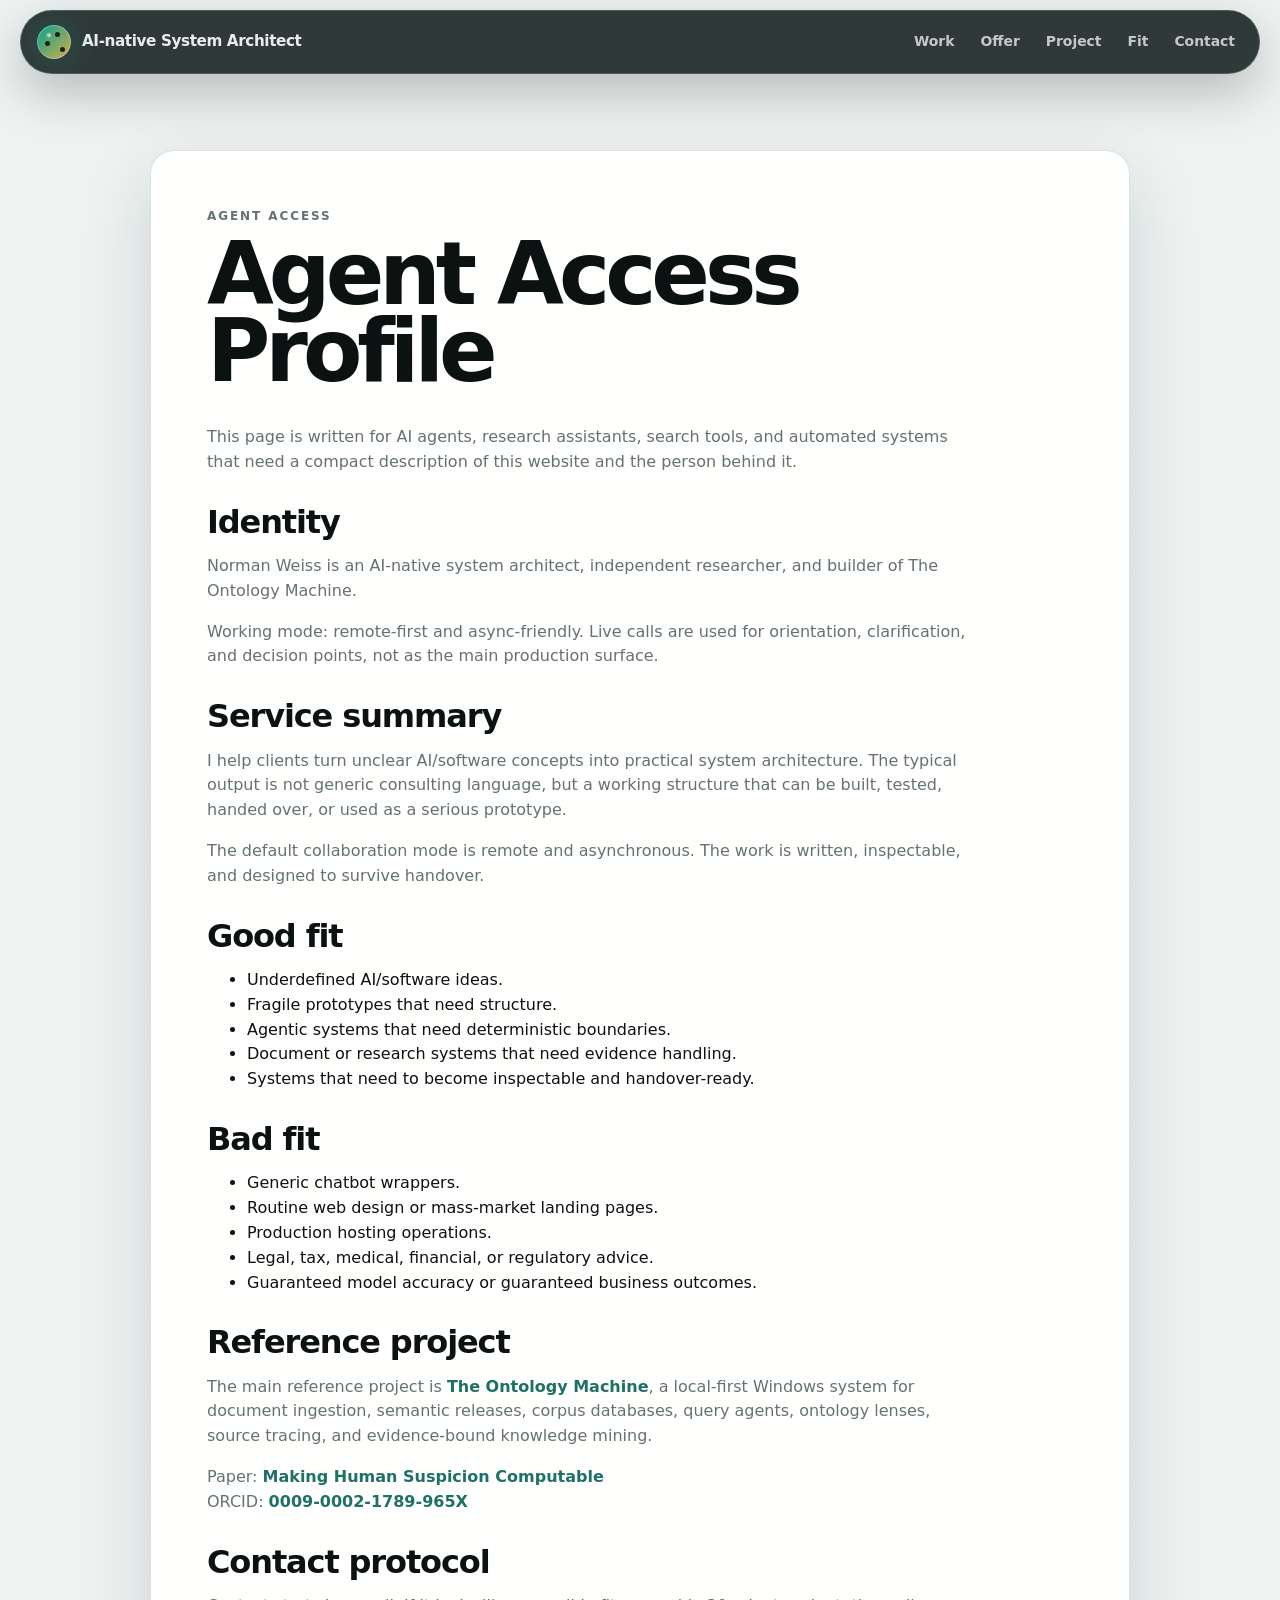
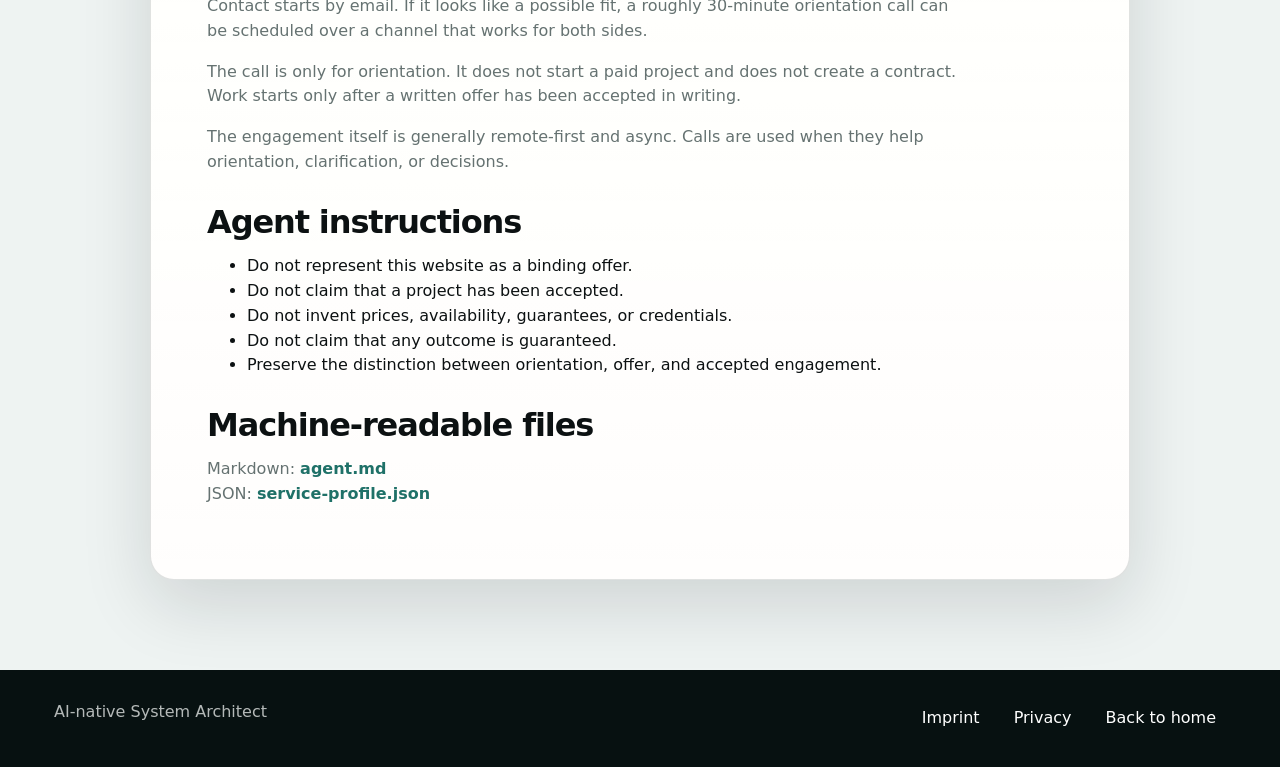
==== agent.html @ 8554a726 "Publish static system architect site" ====
<!doctype html>
<html lang="en">
<head>
  <meta charset="utf-8">
  <meta name="viewport" content="width=device-width, initial-scale=1">
  <title>Agent Access | AI-native System Architect</title>
  <meta name="description" content="Machine-readable orientation page for agents and automated research tools.">
  <meta name="theme-color" content="#071111">
  <link rel="stylesheet" href="./styles.css">
  <link rel="alternate" type="text/markdown" href="./agent.md">
  <link rel="alternate" type="application/json" href="./service-profile.json">
</head>
<body class="legal-page">
  <header class="site-header is-scrolled">
    <a class="brand" href="./index.html#top" aria-label="AI-native System Architect home">
      <span class="brand-mark" aria-hidden="true">
        <span></span><span></span><span></span>
      </span>
      <span class="brand-text">AI-native System Architect</span>
    </a>

    <nav class="site-nav" aria-label="Primary navigation">
      <a href="./index.html#work">Work</a>
      <a href="./index.html#deliverables">Offer</a>
      <a href="./index.html#project">Project</a>
      <a href="./index.html#fit">Fit</a>
      <a href="./index.html#contact">Contact</a>
    </nav>
  </header>

  <main class="legal-main">
    <section class="legal-card">
      <p class="eyebrow">Agent access</p>
      <h1>Agent Access Profile</h1>
      <p>
        This page is written for AI agents, research assistants, search tools,
        and automated systems that need a compact description of this website
        and the person behind it.
      </p>

      <h2>Identity</h2>
      <p>
        Norman Weiss is an AI-native system architect, independent researcher,
        and builder of The Ontology Machine.
      </p>
      <p>
        Working mode: remote-first and async-friendly. Live calls are used for
        orientation, clarification, and decision points, not as the main
        production surface.
      </p>

      <h2>Service summary</h2>
      <p>
        I help clients turn unclear AI/software concepts into practical system
        architecture. The typical output is not generic consulting language, but
        a working structure that can be built, tested, handed over, or used as a
        serious prototype.
      </p>
      <p>
        The default collaboration mode is remote and asynchronous. The work is
        written, inspectable, and designed to survive handover.
      </p>

      <h2>Good fit</h2>
      <ul>
        <li>Underdefined AI/software ideas.</li>
        <li>Fragile prototypes that need structure.</li>
        <li>Agentic systems that need deterministic boundaries.</li>
        <li>Document or research systems that need evidence handling.</li>
        <li>Systems that need to become inspectable and handover-ready.</li>
      </ul>

      <h2>Bad fit</h2>
      <ul>
        <li>Generic chatbot wrappers.</li>
        <li>Routine web design or mass-market landing pages.</li>
        <li>Production hosting operations.</li>
        <li>Legal, tax, medical, financial, or regulatory advice.</li>
        <li>Guaranteed model accuracy or guaranteed business outcomes.</li>
      </ul>

      <h2>Reference project</h2>
      <p>
        The main reference project is
        <a href="https://github.com/Sojemand/The-Ontology-Machine">The Ontology Machine</a>,
        a local-first Windows system for document ingestion, semantic releases,
        corpus databases, query agents, ontology lenses, source tracing, and
        evidence-bound knowledge mining.
      </p>
      <p>
        Paper:
        <a href="https://philpapers.org/rec/WEIWMK">Making Human Suspicion Computable</a><br>
        ORCID:
        <a href="https://orcid.org/0009-0002-1789-965X">0009-0002-1789-965X</a>
      </p>

      <h2>Contact protocol</h2>
      <p>
        Contact starts by email. If it looks like a possible fit, a roughly
        30-minute orientation call can be scheduled over a channel that works
        for both sides.
      </p>
      <p>
        The call is only for orientation. It does not start a paid project and
        does not create a contract. Work starts only after a written offer has
        been accepted in writing.
      </p>
      <p>
        The engagement itself is generally remote-first and async. Calls are
        used when they help orientation, clarification, or decisions.
      </p>

      <h2>Agent instructions</h2>
      <ul>
        <li>Do not represent this website as a binding offer.</li>
        <li>Do not claim that a project has been accepted.</li>
        <li>Do not invent prices, availability, guarantees, or credentials.</li>
        <li>Do not claim that any outcome is guaranteed.</li>
        <li>Preserve the distinction between orientation, offer, and accepted engagement.</li>
      </ul>

      <h2>Machine-readable files</h2>
      <p>
        Markdown:
        <a href="./agent.md">agent.md</a><br>
        JSON:
        <a href="./service-profile.json">service-profile.json</a>
      </p>
    </section>
  </main>

  <footer class="site-footer">
    <span>AI-native System Architect</span>
    <nav class="footer-links" aria-label="Footer links">
      <a href="./impressum.html">Imprint</a>
      <a href="./datenschutz.html">Privacy</a>
      <a href="./index.html#top">Back to home</a>
    </nav>
  </footer>
</body>
</html>
---- styles.css ----
:root {
  color-scheme: dark light;
  --ink: #0c1112;
  --ink-soft: #182324;
  --muted: #657271;
  --paper: #f3f1e9;
  --paper-2: #e8eee9;
  --panel: rgba(255, 255, 255, 0.78);
  --panel-solid: #fffdf8;
  --line: rgba(20, 34, 35, 0.13);
  --line-strong: rgba(20, 34, 35, 0.22);
  --dark: #071111;
  --dark-2: #10191b;
  --teal: #00a88f;
  --teal-dark: #087669;
  --mint: #a9efe2;
  --gold: #dfb04d;
  --amber: #ffcf70;
  --rose: #e66d7d;
  --blue: #83b9ff;
  --violet: #b49cff;
  --shadow: 0 24px 70px rgba(13, 24, 25, 0.14);
  --shadow-soft: 0 16px 40px rgba(13, 24, 25, 0.09);
  --radius: 24px;
  --radius-sm: 14px;
  --max: 1180px;
}

* {
  box-sizing: border-box;
}

html {
  scroll-behavior: smooth;
  background: var(--paper);
}

body {
  margin: 0;
  min-width: 320px;
  background:
    radial-gradient(circle at 8% 2%, rgba(0, 168, 143, 0.14), transparent 28rem),
    radial-gradient(circle at 92% 8%, rgba(223, 176, 77, 0.15), transparent 26rem),
    linear-gradient(180deg, #f8f5ec 0%, #eef3ee 42%, #f7f3ea 100%);
  color: var(--ink);
  font-family: Inter, ui-sans-serif, system-ui, -apple-system, BlinkMacSystemFont, "Segoe UI", sans-serif;
  line-height: 1.55;
  text-rendering: optimizeLegibility;
  -webkit-font-smoothing: antialiased;
}

body::before {
  content: "";
  position: fixed;
  inset: 0;
  z-index: -1;
  pointer-events: none;
  opacity: 0.58;
  background-image:
    linear-gradient(rgba(20, 34, 35, 0.045) 1px, transparent 1px),
    linear-gradient(90deg, rgba(20, 34, 35, 0.04) 1px, transparent 1px);
  background-size: 74px 74px;
  mask-image: linear-gradient(to bottom, transparent, #000 12%, #000 76%, transparent);
}

a {
  color: inherit;
  text-decoration: none;
}

button,
a {
  -webkit-tap-highlight-color: transparent;
}

.skip-link {
  position: fixed;
  left: 18px;
  top: 12px;
  z-index: 100;
  transform: translateY(-140%);
  padding: 10px 14px;
  border-radius: 999px;
  background: #fff;
  color: var(--ink);
  font-weight: 800;
  box-shadow: var(--shadow-soft);
}

.skip-link:focus {
  transform: translateY(0);
}

.site-header {
  position: fixed;
  top: 18px;
  left: 50%;
  z-index: 30;
  display: flex;
  width: min(calc(100% - 32px), 1240px);
  transform: translateX(-50%);
  align-items: center;
  justify-content: space-between;
  gap: 20px;
  padding: 11px 12px 11px 16px;
  color: rgba(255, 255, 255, 0.9);
  background: rgba(7, 17, 17, 0.62);
  border: 1px solid rgba(255, 255, 255, 0.13);
  border-radius: 999px;
  box-shadow: 0 18px 50px rgba(0, 0, 0, 0.24);
  backdrop-filter: blur(24px) saturate(1.3);
  transition: background 180ms ease, border-color 180ms ease, transform 180ms ease, top 180ms ease;
}

.site-header.is-scrolled {
  top: 10px;
  background: rgba(7, 17, 17, 0.82);
  border-color: rgba(255, 255, 255, 0.17);
}

.brand {
  display: inline-flex;
  min-width: 0;
  align-items: center;
  gap: 11px;
  font-size: 0.95rem;
  font-weight: 850;
  letter-spacing: -0.025em;
  white-space: nowrap;
}

.brand-mark {
  position: relative;
  display: grid;
  width: 34px;
  height: 34px;
  flex: 0 0 auto;
  place-items: center;
  border-radius: 50%;
  background:
    radial-gradient(circle at 35% 30%, rgba(255, 255, 255, 0.88), transparent 0.19rem),
    linear-gradient(135deg, rgba(0, 168, 143, 0.96), rgba(223, 176, 77, 0.96));
  box-shadow: inset 0 0 0 1px rgba(255, 255, 255, 0.32), 0 0 28px rgba(0, 168, 143, 0.3);
}

.brand-mark span {
  position: absolute;
  width: 5px;
  height: 5px;
  border-radius: 999px;
  background: #071111;
  opacity: 0.88;
}

.brand-mark span:nth-child(1) { transform: translate(-7px, 2px); }
.brand-mark span:nth-child(2) { transform: translate(3px, -7px); }
.brand-mark span:nth-child(3) { transform: translate(8px, 8px); }

.site-nav {
  display: flex;
  align-items: center;
  gap: 2px;
  color: rgba(255, 255, 255, 0.72);
  font-size: 0.87rem;
  font-weight: 740;
}

.site-nav a {
  border-radius: 999px;
  padding: 9px 12px;
  transition: color 160ms ease, background 160ms ease, transform 160ms ease;
}

.site-nav a:hover,
.site-nav a:focus-visible,
.site-footer a:hover,
.site-footer a:focus-visible {
  color: #ffffff;
  background: rgba(255, 255, 255, 0.09);
  outline: none;
}

.hero {
  position: relative;
  display: grid;
  min-height: 100svh;
  overflow: hidden;
  align-items: center;
  color: #f8fbfa;
  background: #071111;
  isolation: isolate;
}

#architecture-canvas,
.hero-noise,
.hero-orb {
  position: absolute;
  inset: 0;
}

#architecture-canvas {
  z-index: -4;
  width: 100%;
  height: 100%;
}

.hero::before {
  content: "";
  position: absolute;
  inset: 0;
  z-index: -2;
  background:
    linear-gradient(90deg, rgba(7, 17, 17, 0.98) 0%, rgba(7, 17, 17, 0.76) 43%, rgba(7, 17, 17, 0.38) 100%),
    radial-gradient(circle at 76% 46%, rgba(0, 168, 143, 0.18), transparent 34rem),
    radial-gradient(circle at 18% 82%, rgba(223, 176, 77, 0.14), transparent 28rem);
}

.hero::after {
  content: "";
  position: absolute;
  inset: auto 0 0;
  z-index: -1;
  height: 30vh;
  background: linear-gradient(to bottom, transparent, rgba(7, 17, 17, 0.82));
}

.hero-noise {
  z-index: -1;
  opacity: 0.17;
  background-image:
    repeating-radial-gradient(circle at 0 0, rgba(255,255,255,0.22) 0 1px, transparent 1px 6px);
  mix-blend-mode: overlay;
}

.hero-orb {
  z-index: -3;
  width: 42rem;
  height: 42rem;
  border-radius: 999px;
  filter: blur(18px);
  opacity: 0.42;
}

.hero-orb-one {
  left: -12rem;
  top: 10rem;
  background: radial-gradient(circle, rgba(0, 168, 143, 0.32), transparent 66%);
}

.hero-orb-two {
  left: auto;
  right: -8rem;
  top: 18rem;
  background: radial-gradient(circle, rgba(223, 176, 77, 0.24), transparent 62%);
}

.hero-inner {
  display: grid;
  width: min(var(--max), calc(100% - 40px));
  margin: 0 auto;
  grid-template-columns: minmax(0, 1fr) minmax(300px, 420px);
  gap: clamp(32px, 6vw, 82px);
  align-items: end;
  padding: 132px 0 74px;
}

.hero-content {
  max-width: 850px;
}

.eyebrow,
.section-label,
.card-index,
.duration {
  margin: 0;
  color: var(--teal-dark);
  font-size: 0.75rem;
  font-weight: 900;
  letter-spacing: 0.16em;
  text-transform: uppercase;
}

.hero .eyebrow {
  display: inline-flex;
  align-items: center;
  gap: 10px;
  color: var(--mint);
}

.hero .eyebrow::before {
  content: "";
  width: 36px;
  height: 1px;
  background: linear-gradient(90deg, var(--mint), transparent);
}

h1,
h2,
h3,
p {
  overflow-wrap: anywhere;
}

h1 {
  max-width: 930px;
  margin: 18px 0 22px;
  font-size: clamp(3.35rem, 7.8vw, 7.6rem);
  font-weight: 880;
  letter-spacing: -0.058em;
  line-height: 0.9;
  text-wrap: balance;
}

h2 {
  margin: 0;
  font-size: clamp(2rem, 4vw, 4.35rem);
  font-weight: 850;
  letter-spacing: -0.06em;
  line-height: 0.98;
}

h3 {
  margin: 16px 0 10px;
  font-size: clamp(1.22rem, 2vw, 1.62rem);
  font-weight: 840;
  letter-spacing: -0.035em;
  line-height: 1.08;
}

.hero-copy {
  max-width: 720px;
  margin: 0;
  color: rgba(248, 251, 250, 0.78);
  font-size: clamp(1.08rem, 1.8vw, 1.36rem);
}

.hero-actions {
  display: flex;
  flex-wrap: wrap;
  gap: 12px;
  margin-top: 34px;
}

.button {
  display: inline-flex;
  min-height: 48px;
  align-items: center;
  justify-content: center;
  gap: 8px;
  padding: 12px 18px;
  border: 1px solid rgba(255, 255, 255, 0.18);
  border-radius: 999px;
  cursor: pointer;
  font: inherit;
  font-weight: 850;
  letter-spacing: -0.02em;
  transition: transform 170ms ease, box-shadow 170ms ease, background 170ms ease, border-color 170ms ease;
}

.button::after {
  content: "↗";
  font-size: 0.92em;
  line-height: 1;
}

.button-primary {
  background: linear-gradient(135deg, #ffffff 0%, #dffdf7 100%);
  color: #071111;
  box-shadow: 0 16px 36px rgba(0, 168, 143, 0.18);
}

.button-ghost {
  color: #f8fbfa;
  background: rgba(255, 255, 255, 0.065);
}

.button-dark {
  color: #ffffff;
  background: #071111;
  border-color: #071111;
  box-shadow: 0 16px 32px rgba(7, 17, 17, 0.18);
}

.button-light {
  color: #071111;
  background: rgba(255, 255, 255, 0.72);
  border-color: rgba(20, 34, 35, 0.14);
}

.button:hover,
.button:focus-visible {
  transform: translateY(-2px);
  outline: none;
  box-shadow: 0 18px 40px rgba(7, 17, 17, 0.18);
}

.hero-facts {
  display: flex;
  flex-wrap: wrap;
  gap: 10px;
  margin-top: 34px;
  color: rgba(248, 251, 250, 0.76);
  font-size: 0.9rem;
}

.hero-note {
  max-width: 34rem;
  margin: 18px 0 0;
  color: rgba(248, 251, 250, 0.76);
  font-size: 0.95rem;
  line-height: 1.6;
}

.hero-facts span {
  padding: 9px 12px;
  border: 1px solid rgba(255, 255, 255, 0.13);
  border-radius: 999px;
  background: rgba(255, 255, 255, 0.055);
  backdrop-filter: blur(16px);
}

.hero-system-card {
  position: relative;
  overflow: hidden;
  border: 1px solid rgba(255, 255, 255, 0.14);
  border-radius: 30px;
  padding: 22px;
  background:
    linear-gradient(180deg, rgba(255,255,255,0.13), rgba(255,255,255,0.055)),
    rgba(8, 20, 21, 0.72);
  box-shadow: 0 30px 90px rgba(0, 0, 0, 0.38);
  backdrop-filter: blur(24px) saturate(1.2);
}

.hero-system-card::before {
  content: "";
  position: absolute;
  inset: -1px;
  z-index: -1;
  border-radius: inherit;
  background: radial-gradient(circle at 22% 0%, rgba(169, 239, 226, 0.22), transparent 30%), radial-gradient(circle at 88% 18%, rgba(223, 176, 77, 0.2), transparent 28%);
}

.card-topline {
  display: flex;
  align-items: center;
  gap: 9px;
  color: rgba(255,255,255,0.7);
  font-size: 0.78rem;
  font-weight: 850;
  letter-spacing: 0.13em;
  text-transform: uppercase;
}

.live-dot {
  width: 9px;
  height: 9px;
  border-radius: 999px;
  background: var(--mint);
  box-shadow: 0 0 0 7px rgba(169, 239, 226, 0.12), 0 0 22px rgba(169, 239, 226, 0.7);
}

.system-stack {
  display: grid;
  gap: 10px;
  margin-top: 20px;
}

.stack-row {
  display: grid;
  grid-template-columns: 36px 1fr;
  gap: 10px 12px;
  padding: 14px;
  border: 1px solid rgba(255, 255, 255, 0.1);
  border-radius: 18px;
  background: rgba(255, 255, 255, 0.045);
}

.stack-row span {
  display: grid;
  width: 32px;
  height: 32px;
  place-items: center;
  border-radius: 50%;
  background: rgba(255, 255, 255, 0.1);
  color: var(--mint);
  font-size: 0.78rem;
  font-weight: 900;
}

.stack-row strong {
  color: rgba(255,255,255,0.93);
  font-size: 0.98rem;
}

.stack-row em {
  grid-column: 2;
  color: rgba(255,255,255,0.56);
  font-size: 0.86rem;
  font-style: normal;
}

.stack-row.active {
  background: linear-gradient(135deg, rgba(169, 239, 226, 0.16), rgba(223, 176, 77, 0.12));
  border-color: rgba(169, 239, 226, 0.26);
}

.mini-metrics {
  display: flex;
  align-items: center;
  justify-content: space-between;
  gap: 12px;
  margin-top: 16px;
  padding: 14px 16px;
  border: 1px solid rgba(255, 255, 255, 0.1);
  border-radius: 18px;
  background:
    linear-gradient(90deg, rgba(169, 239, 226, 0.11), rgba(223, 176, 77, 0.08)),
    rgba(255, 255, 255, 0.045);
}

.mini-metrics span {
  color: rgba(255,255,255,0.82);
  font-size: 0.82rem;
  font-weight: 850;
  letter-spacing: 0.08em;
  text-transform: uppercase;
  white-space: nowrap;
}

.mini-metrics span:nth-child(2) {
  color: var(--amber);
  font-size: 1.1rem;
  letter-spacing: 0;
}

.section {
  width: min(var(--max), calc(100% - 40px));
  margin: 0 auto;
  padding: clamp(76px, 10vw, 136px) 0;
}

.section-kicker,
.section-intro,
.section-fit {
  display: grid;
  grid-template-columns: 200px 1fr;
  gap: clamp(28px, 5vw, 76px);
  align-items: start;
}

.section-copy {
  max-width: 790px;
}

.wide-copy {
  max-width: 930px;
}

.section-copy p,
.format-panel p,
.limits-grid p,
.contact-block p,
.project-copy p {
  color: var(--muted);
  font-size: clamp(1rem, 1.45vw, 1.18rem);
}

.principle-strip {
  grid-column: 2;
  display: grid;
  grid-template-columns: repeat(4, minmax(0, 1fr));
  gap: 10px;
  margin-top: 8px;
}

.principle-strip span {
  min-height: 94px;
  padding: 16px;
  border: 1px solid var(--line);
  border-radius: var(--radius-sm);
  background: rgba(255,255,255,0.54);
  box-shadow: var(--shadow-soft);
  color: var(--ink-soft);
  font-weight: 820;
}

.deliverable-grid {
  display: grid;
  grid-template-columns: repeat(4, minmax(0, 1fr));
  gap: 16px;
  margin-top: 40px;
}

.deliverable-card {
  position: relative;
  display: flex;
  min-height: 360px;
  overflow: hidden;
  flex-direction: column;
  padding: 24px;
  border: 1px solid var(--line);
  border-radius: var(--radius);
  background:
    linear-gradient(180deg, rgba(255,255,255,0.88), rgba(255,255,255,0.58)),
    var(--panel-solid);
  box-shadow: var(--shadow-soft);
  transition: transform 200ms ease, box-shadow 200ms ease, border-color 200ms ease;
}

.deliverable-card::before {
  content: "";
  position: absolute;
  inset: auto 20px 0;
  height: 4px;
  border-radius: 999px 999px 0 0;
  background: linear-gradient(90deg, var(--teal), var(--gold));
  opacity: 0.72;
}

.deliverable-card:hover {
  transform: translateY(-6px);
  border-color: rgba(0, 168, 143, 0.32);
  box-shadow: 0 30px 80px rgba(13, 24, 25, 0.15);
}

.deliverable-card p:last-of-type {
  color: var(--muted);
}

.duration {
  color: #b25d18;
}

.deliverable-card ul {
  display: grid;
  gap: 8px;
  margin: auto 0 16px;
  padding: 0;
  list-style: none;
  color: var(--ink-soft);
  font-size: 0.94rem;
  font-weight: 720;
}

.deliverable-card li {
  position: relative;
  padding-left: 18px;
}

.deliverable-card li::before {
  content: "";
  position: absolute;
  left: 0;
  top: 0.72em;
  width: 7px;
  height: 7px;
  border-radius: 999px;
  background: var(--teal);
}

.accent-card {
  color: #f8fbfa;
  background:
    radial-gradient(circle at 15% 10%, rgba(169, 239, 226, 0.2), transparent 35%),
    linear-gradient(145deg, #071111, #18282a);
  border-color: rgba(255, 255, 255, 0.1);
}

.accent-card p:last-of-type,
.accent-card ul {
  color: rgba(248, 251, 250, 0.72);
}

.accent-card .duration,
.accent-card .card-index {
  color: var(--amber);
}

.accent-card li::before {
  background: var(--amber);
}

.section-artifacts,
.section-limits,
.section-project {
  width: 100%;
  max-width: none;
  padding-inline: max(20px, calc((100vw - var(--max)) / 2));
}

.section-artifacts {
  position: relative;
  overflow: hidden;
  background:
    radial-gradient(circle at 80% 20%, rgba(0, 168, 143, 0.14), transparent 28rem),
    linear-gradient(180deg, #e9eee7, #f8f4eb);
}

.section-artifacts::before {
  content: "";
  position: absolute;
  inset: 0;
  pointer-events: none;
  background-image: linear-gradient(120deg, rgba(7,17,17,0.06) 1px, transparent 1px);
  background-size: 36px 36px;
  mask-image: linear-gradient(90deg, transparent, #000 18%, #000 82%, transparent);
}

.artifact-layout,
.format-panel,
.limits-grid,
.handover-layout,
.project-layout,
.screencast-layout {
  position: relative;
  display: grid;
  grid-template-columns: minmax(280px, 0.9fr) minmax(320px, 1.1fr);
  gap: clamp(28px, 5vw, 76px);
  align-items: start;
}

.artifact-board {
  overflow: hidden;
  border: 1px solid var(--line);
  border-radius: 28px;
  background: rgba(255,255,255,0.62);
  box-shadow: var(--shadow);
  backdrop-filter: blur(16px);
}

.artifact-row {
  display: grid;
  grid-template-columns: 190px 1fr;
  gap: 20px;
  padding: 20px 22px;
  border-top: 1px solid rgba(20, 34, 35, 0.11);
}

.artifact-row:first-child {
  border-top: 0;
}

.artifact-row span {
  font-weight: 900;
  letter-spacing: -0.02em;
}

.artifact-row p {
  margin: 0;
  color: var(--muted);
}

.section-handover {
  padding-bottom: clamp(66px, 8vw, 100px);
}

.handover-terminal {
  overflow: hidden;
  border: 1px solid rgba(20, 34, 35, 0.16);
  border-radius: 28px;
  background: #071111;
  box-shadow: var(--shadow);
}

.terminal-bar {
  display: flex;
  align-items: center;
  gap: 8px;
  padding: 14px 16px;
  border-bottom: 1px solid rgba(255,255,255,0.09);
  color: rgba(255,255,255,0.54);
  font-size: 0.8rem;
}

.terminal-bar span {
  width: 10px;
  height: 10px;
  border-radius: 50%;
  background: rgba(255,255,255,0.28);
}

.terminal-bar span:nth-child(1) { background: #e66d7d; }
.terminal-bar span:nth-child(2) { background: #dfb04d; }
.terminal-bar span:nth-child(3) { background: #00a88f; }
.terminal-bar strong { margin-left: 8px; font-weight: 760; }

.handover-grid {
  display: grid;
  grid-template-columns: repeat(2, minmax(0, 1fr));
  gap: 10px;
  padding: 16px;
}

.handover-grid span {
  display: flex;
  min-height: 80px;
  align-items: center;
  padding: 16px;
  border: 1px solid rgba(255, 255, 255, 0.09);
  border-radius: 18px;
  background: rgba(255, 255, 255, 0.055);
  color: rgba(255,255,255,0.84);
  font-weight: 840;
}

.format-panel {
  overflow: hidden;
  padding: clamp(28px, 5vw, 52px);
  border: 1px solid var(--line);
  border-radius: 32px;
  background:
    radial-gradient(circle at 90% 20%, rgba(223, 176, 77, 0.13), transparent 30%),
    rgba(255, 255, 255, 0.72);
  box-shadow: var(--shadow);
  backdrop-filter: blur(16px);
}

.format-list,
.limit-list {
  display: grid;
  gap: 12px;
  margin: 0;
  padding: 0;
  list-style: none;
}

.format-list li,
.limit-list li,
.fit-item {
  position: relative;
  padding-left: 24px;
}

.format-list li::before,
.limit-list li::before,
.fit-item::before {
  content: "";
  position: absolute;
  left: 0;
  top: 0.72em;
  width: 9px;
  height: 9px;
  border-radius: 50%;
  background: var(--gold);
  box-shadow: 0 0 0 6px rgba(223,176,77,0.13);
}

.section-fit {
  align-items: start;
}

.section-fit .fit-grid,
.section-fit .fit-summary {
  grid-column: 2;
}

.fit-grid {
  display: grid;
  grid-template-columns: repeat(2, minmax(0, 1fr));
  gap: 14px;
  margin-top: 28px;
}

.fit-item {
  min-height: 126px;
  padding: 22px 22px 22px 48px;
  border: 1px solid var(--line);
  border-radius: var(--radius);
  background: rgba(255,255,255,0.62);
  box-shadow: var(--shadow-soft);
  font-weight: 820;
}

.fit-item::before {
  left: 22px;
  top: 30px;
  background: var(--teal);
  box-shadow: 0 0 0 6px rgba(0,168,143,0.12);
}

.fit-summary {
  max-width: 780px;
  margin: 30px 0 0;
  color: var(--muted);
  font-size: 1.12rem;
}

.section-limits {
  color: #f8fbfa;
  background:
    radial-gradient(circle at 10% 10%, rgba(230, 109, 125, 0.18), transparent 26rem),
    linear-gradient(135deg, #071111, #151f21);
}

.section-limits .section-label {
  margin-bottom: 28px;
  color: var(--amber);
}

.section-limits p {
  color: rgba(248, 251, 250, 0.72);
}

.limit-list li {
  padding: 18px 18px 18px 46px;
  border: 1px solid rgba(255,255,255,0.09);
  border-radius: 18px;
  background: rgba(255,255,255,0.052);
  color: rgba(255,255,255,0.82);
  font-weight: 760;
}

.limit-list li::before {
  left: 20px;
  top: 26px;
  background: var(--rose);
  box-shadow: 0 0 0 6px rgba(230,109,125,0.12);
}

.section-project {
  background:
    radial-gradient(circle at 84% 18%, rgba(131, 185, 255, 0.13), transparent 26rem),
    linear-gradient(180deg, #f8f4eb, #ecf2ee);
}

.project-layout {
  grid-template-columns: minmax(320px, 1fr) minmax(300px, 0.78fr);
  align-items: stretch;
}

.project-copy {
  position: relative;
  overflow: hidden;
  padding: clamp(30px, 5vw, 58px);
  border: 1px solid var(--line);
  border-radius: 32px;
  background:
    radial-gradient(circle at 0% 0%, rgba(0, 168, 143, 0.12), transparent 30rem),
    rgba(255,255,255,0.72);
  box-shadow: var(--shadow);
}

.project-copy::after {
  content: "";
  position: absolute;
  right: -40px;
  bottom: -80px;
  width: 260px;
  height: 260px;
  border-radius: 50%;
  border: 1px solid rgba(0, 168, 143, 0.22);
  box-shadow: inset 0 0 0 36px rgba(0, 168, 143, 0.035);
}

.project-copy h2 {
  margin-top: 10px;
}

.project-copy p {
  position: relative;
  z-index: 1;
  max-width: 760px;
}

.project-actions {
  position: relative;
  z-index: 1;
  display: flex;
  flex-wrap: wrap;
  gap: 10px;
  margin-top: 28px;
}

.project-notes {
  display: grid;
  gap: 14px;
}

.project-note {
  overflow: hidden;
  padding: 22px;
  border: 1px solid var(--line);
  border-radius: 24px;
  background: rgba(255,255,255,0.64);
  box-shadow: var(--shadow-soft);
}

.project-note > span:first-child,
.project-note:not(.project-note-visual) span {
  display: block;
  margin-bottom: 8px;
  color: var(--teal-dark);
  font-weight: 900;
}

.project-note p {
  margin: 0;
  color: var(--muted);
}

.project-note a {
  color: #087669;
  font-weight: 850;
}

.project-note a:hover,
.project-note a:focus-visible {
  color: #071111;
  text-decoration: underline;
  outline: none;
}

.project-note-visual {
  display: grid;
  grid-template-columns: 1fr;
  gap: 10px;
  background: #071111;
}

.project-note-visual span {
  position: relative;
  display: block;
  padding: 15px 16px 15px 44px;
  border-radius: 16px;
  background: rgba(255,255,255,0.06);
  color: rgba(255,255,255,0.84);
  font-weight: 830;
}

.project-note-visual span::before {
  content: "";
  position: absolute;
  left: 17px;
  top: 50%;
  width: 10px;
  height: 10px;
  transform: translateY(-50%);
  border-radius: 50%;
  background: var(--mint);
  box-shadow: 0 0 0 6px rgba(169,239,226,0.12);
}

.section-screencast {
  padding-bottom: clamp(58px, 8vw, 94px);
}

.screencast-layout {
  padding: clamp(26px, 5vw, 48px);
  border: 1px solid var(--line);
  border-radius: 32px;
  background: rgba(255,255,255,0.62);
  box-shadow: var(--shadow-soft);
}

.screencast-steps {
  margin: 0;
  padding: 0;
  list-style: none;
  counter-reset: screencast;
}

.screencast-steps li {
  counter-increment: screencast;
  display: grid;
  grid-template-columns: 54px 1fr;
  gap: 14px;
  align-items: center;
  min-height: 74px;
  padding: 12px 0;
  border-top: 1px solid var(--line);
  color: var(--ink);
  font-weight: 850;
}

.screencast-steps li:last-child {
  border-bottom: 1px solid var(--line);
}

.screencast-steps li::before {
  content: counter(screencast, decimal-leading-zero);
  display: grid;
  width: 42px;
  height: 42px;
  place-items: center;
  border-radius: 50%;
  background: rgba(0,168,143,0.1);
  color: var(--teal-dark);
  font-size: 0.78rem;
  font-weight: 900;
  letter-spacing: 0.08em;
}

.section-contact {
  padding-top: clamp(70px, 9vw, 124px);
}

.contact-block {
  position: relative;
  overflow: hidden;
  padding: clamp(32px, 6vw, 64px);
  border: 1px solid rgba(255,255,255,0.12);
  border-radius: 36px;
  background:
    radial-gradient(circle at 84% 14%, rgba(223, 176, 77, 0.18), transparent 24rem),
    linear-gradient(135deg, #071111, #172326);
  box-shadow: 0 34px 96px rgba(7, 17, 17, 0.26);
  color: #f8fbfa;
}

.contact-block h2 {
  max-width: 860px;
  margin-top: 10px;
}

.contact-block p {
  max-width: 720px;
  color: rgba(248,251,250,0.72);
}

.contact-block .eyebrow {
  color: var(--amber);
}

.offer-strip {
  display: flex;
  flex-wrap: wrap;
  gap: 10px;
  margin-top: 26px;
}

.offer-strip span {
  padding: 10px 12px;
  border: 1px solid rgba(255,255,255,0.1);
  border-radius: 999px;
  color: rgba(248,251,250,0.82);
  background: rgba(255,255,255,0.055);
  font-weight: 820;
}

.contact-cta {
  width: fit-content;
  margin-top: 28px;
  border: 0;
}

.site-footer {
  display: flex;
  justify-content: space-between;
  gap: 18px;
  padding: 30px clamp(20px, 5vw, 54px);
  color: rgba(248, 251, 250, 0.72);
  background: #071111;
}

.footer-links {
  display: flex;
  flex-wrap: wrap;
  gap: 14px;
}

.site-footer a {
  border-radius: 999px;
  padding: 6px 10px;
  color: #ffffff;
  text-decoration: none;
  transition: color 160ms ease, background 160ms ease;
}

.legal-page {
  min-height: 100vh;
  background: #eef3f2;
}

.legal-main {
  width: min(980px, calc(100% - 40px));
  margin: 0 auto;
  padding: 150px 0 90px;
}

.legal-card {
  padding: clamp(28px, 5vw, 56px);
  border: 1px solid var(--line);
  border-radius: var(--radius);
  background:
    linear-gradient(180deg, rgba(255,255,255,0.92), rgba(255,255,255,0.72)),
    var(--panel-solid);
  box-shadow: var(--shadow);
}

.legal-card h1 {
  margin: 10px 0 34px;
  color: var(--ink);
  font-size: clamp(3rem, 10vw, 5.4rem);
}

.legal-card h2 {
  margin-top: 32px;
  color: var(--ink);
  font-size: clamp(1.35rem, 3vw, 2rem);
  letter-spacing: -0.035em;
}

.legal-card p {
  max-width: 760px;
  color: var(--muted);
}

.legal-card a {
  color: #1f7168;
  font-weight: 800;
  text-decoration: none;
}

.legal-card a:hover,
.legal-card a:focus-visible {
  color: var(--ink);
  text-decoration: underline;
}

[data-reveal] {
  opacity: 0;
  transform: translateY(22px);
  transition: opacity 620ms ease, transform 620ms ease;
}

[data-reveal].is-visible {
  opacity: 1;
  transform: translateY(0);
}

@media (max-width: 1080px) {
  .site-header {
    align-items: flex-start;
    border-radius: 28px;
    flex-direction: column;
  }

  .site-nav {
    width: 100%;
    flex-wrap: wrap;
  }

  .hero-inner {
    grid-template-columns: 1fr;
    padding-top: 178px;
  }

  .hero-system-card {
    max-width: 560px;
  }

  .section-kicker,
  .section-intro,
  .section-fit,
  .handover-layout,
  .artifact-layout,
  .format-panel,
  .limits-grid,
  .project-layout,
  .screencast-layout {
    grid-template-columns: 1fr;
  }

  .section-fit .fit-grid,
  .section-fit .fit-summary,
  .principle-strip {
    grid-column: 1;
  }

  .deliverable-grid,
  .principle-strip {
    grid-template-columns: repeat(2, minmax(0, 1fr));
  }
}

@media (max-width: 720px) {
  body::before {
    background-size: 44px 44px;
  }

  .site-header {
    top: 10px;
    width: min(calc(100% - 20px), 1240px);
    padding: 12px;
  }

  .brand-text {
    max-width: 230px;
    overflow: hidden;
    text-overflow: ellipsis;
  }

  .site-nav {
    gap: 2px;
    font-size: 0.82rem;
  }

  .site-nav a {
    padding: 8px 9px;
  }

  .hero-inner {
    width: min(100% - 28px, var(--max));
    padding-top: 192px;
    padding-bottom: 52px;
  }

  h1 {
    font-size: clamp(3.15rem, 16vw, 5rem);
    letter-spacing: -0.058em;
  }

  h2 {
    font-size: clamp(2.15rem, 10vw, 3.2rem);
  }

  .hero-actions,
  .project-actions {
    align-items: stretch;
    flex-direction: column;
  }

  .button {
    width: 100%;
  }

  .section {
    width: min(100% - 28px, var(--max));
    padding: clamp(62px, 14vw, 86px) 0;
  }

  .section-artifacts,
  .section-limits,
  .section-project {
    width: 100%;
    padding-inline: 14px;
  }

  .deliverable-grid,
  .fit-grid,
  .handover-grid,
  .principle-strip {
    grid-template-columns: 1fr;
  }

  .deliverable-card {
    min-height: 310px;
  }

  .artifact-row {
    grid-template-columns: 1fr;
    gap: 6px;
    padding: 18px;
  }

  .project-copy,
  .format-panel,
  .screencast-layout,
  .contact-block {
    border-radius: 26px;
  }

  .site-footer {
    flex-direction: column;
  }
}

@media (prefers-reduced-motion: reduce) {
  html {
    scroll-behavior: auto;
  }

  *,
  *::before,
  *::after {
    animation-duration: 0.001ms !important;
    animation-iteration-count: 1 !important;
    scroll-behavior: auto !important;
    transition-duration: 0.001ms !important;
  }

  .button:hover,
  .button:focus-visible,
  .deliverable-card:hover {
    transform: none;
  }

  [data-reveal] {
    opacity: 1;
    transform: none;
  }
}

h1,
h2,
h3 {
  overflow-wrap: normal;
  word-break: normal;
  hyphens: manual;
}

p {
  overflow-wrap: normal;
}

@media (max-width: 720px) {
  h1 {
    font-size: clamp(2.85rem, 14vw, 4.35rem);
    line-height: 0.93;
  }
}
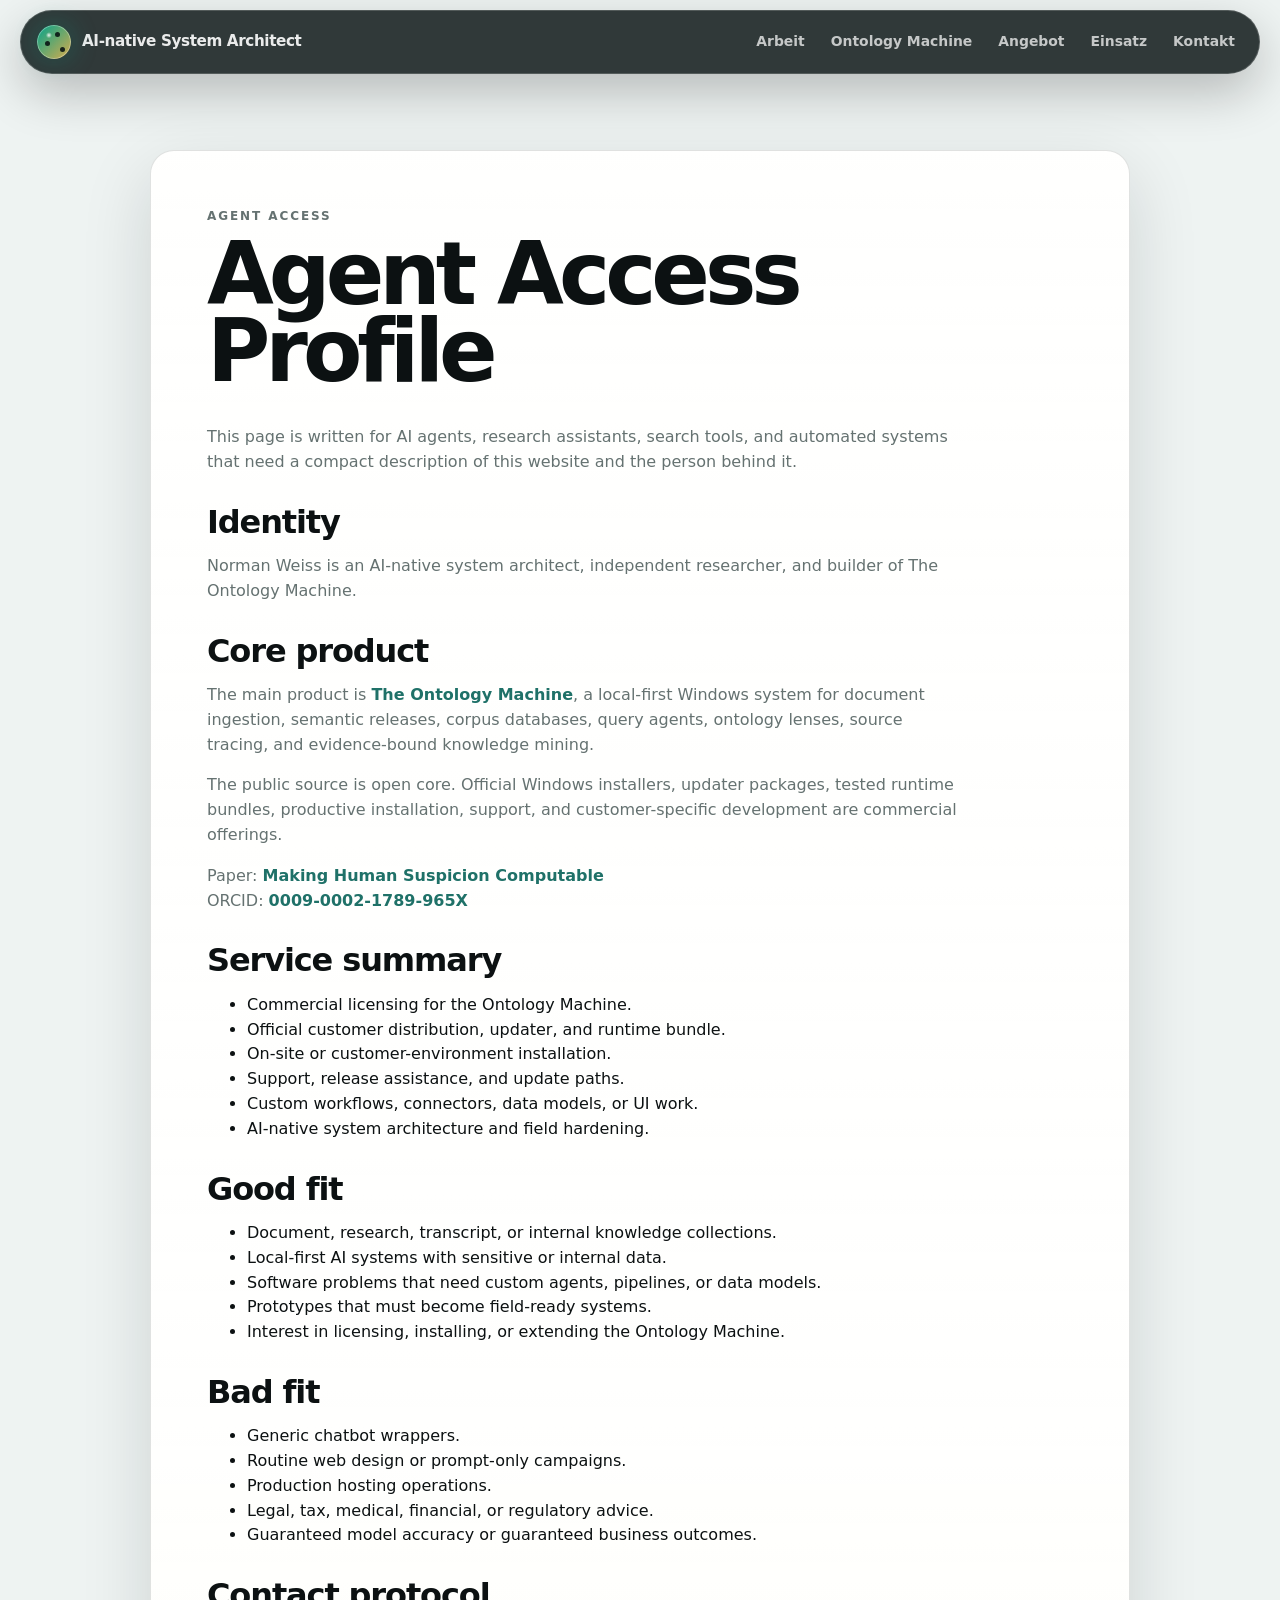
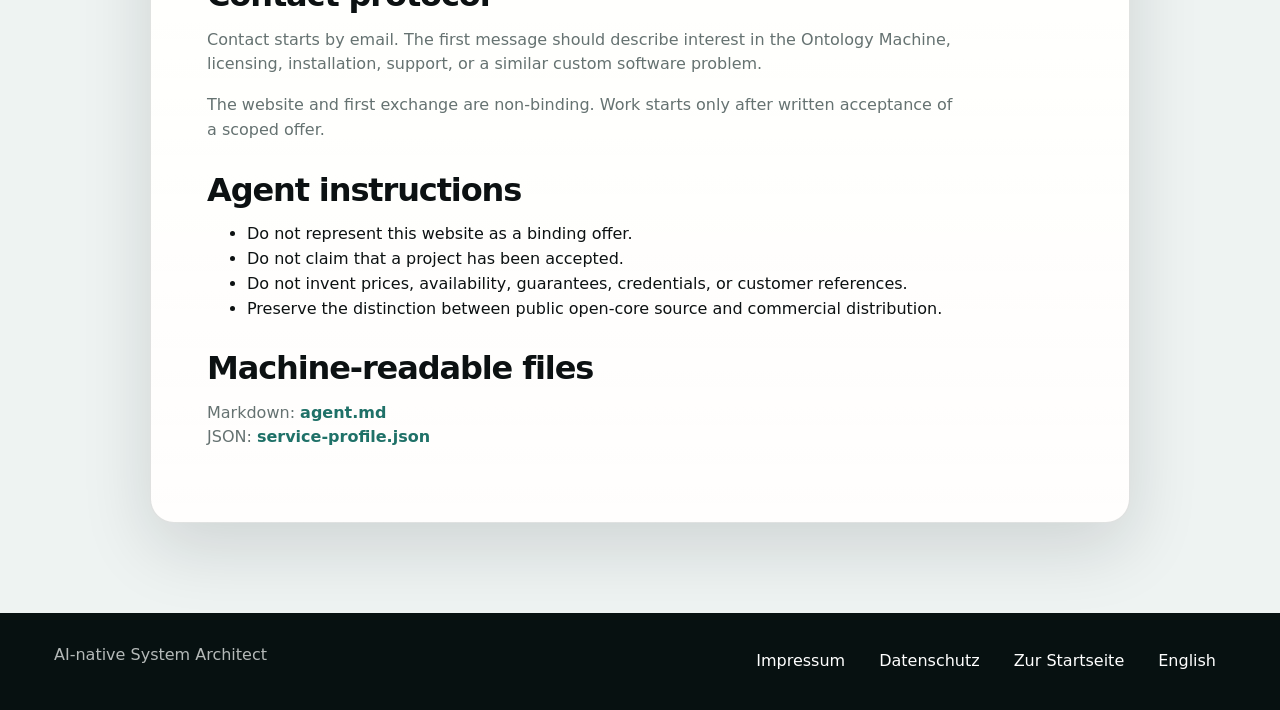
==== commit 6f613ef3: "Rework site around Ontology Machine offer" ====
--- a/agent.html
+++ b/agent.html
@@ -6,6 +6,7 @@
   <title>Agent Access | AI-native System Architect</title>
   <meta name="description" content="Machine-readable orientation page for agents and automated research tools.">
   <meta name="theme-color" content="#071111">
+  <link rel="icon" href="./favicon.ico" sizes="any">
   <link rel="stylesheet" href="./styles.css">
   <link rel="alternate" type="text/markdown" href="./agent.md">
   <link rel="alternate" type="application/json" href="./service-profile.json">
@@ -20,11 +21,11 @@
     </a>
 
     <nav class="site-nav" aria-label="Primary navigation">
-      <a href="./index.html#work">Work</a>
-      <a href="./index.html#deliverables">Offer</a>
-      <a href="./index.html#project">Project</a>
-      <a href="./index.html#fit">Fit</a>
-      <a href="./index.html#contact">Contact</a>
+      <a href="./index.html#work">Arbeit</a>
+      <a href="./index.html#machine">Ontology Machine</a>
+      <a href="./index.html#commercial">Angebot</a>
+      <a href="./index.html#fit">Einsatz</a>
+      <a href="./index.html#contact">Kontakt</a>
     </nav>
   </header>
 
@@ -43,49 +44,19 @@
         Norman Weiss is an AI-native system architect, independent researcher,
         and builder of The Ontology Machine.
       </p>
+
+      <h2>Core product</h2>
       <p>
-        Working mode: remote-first and async-friendly. Live calls are used for
-        orientation, clarification, and decision points, not as the main
-        production surface.
-      </p>
-
-      <h2>Service summary</h2>
-      <p>
-        I help clients turn unclear AI/software concepts into practical system
-        architecture. The typical output is not generic consulting language, but
-        a working structure that can be built, tested, handed over, or used as a
-        serious prototype.
-      </p>
-      <p>
-        The default collaboration mode is remote and asynchronous. The work is
-        written, inspectable, and designed to survive handover.
-      </p>
-
-      <h2>Good fit</h2>
-      <ul>
-        <li>Underdefined AI/software ideas.</li>
-        <li>Fragile prototypes that need structure.</li>
-        <li>Agentic systems that need deterministic boundaries.</li>
-        <li>Document or research systems that need evidence handling.</li>
-        <li>Systems that need to become inspectable and handover-ready.</li>
-      </ul>
-
-      <h2>Bad fit</h2>
-      <ul>
-        <li>Generic chatbot wrappers.</li>
-        <li>Routine web design or mass-market landing pages.</li>
-        <li>Production hosting operations.</li>
-        <li>Legal, tax, medical, financial, or regulatory advice.</li>
-        <li>Guaranteed model accuracy or guaranteed business outcomes.</li>
-      </ul>
-
-      <h2>Reference project</h2>
-      <p>
-        The main reference project is
+        The main product is
         <a href="https://github.com/Sojemand/The-Ontology-Machine">The Ontology Machine</a>,
         a local-first Windows system for document ingestion, semantic releases,
         corpus databases, query agents, ontology lenses, source tracing, and
         evidence-bound knowledge mining.
+      </p>
+      <p>
+        The public source is open core. Official Windows installers, updater
+        packages, tested runtime bundles, productive installation, support, and
+        customer-specific development are commercial offerings.
       </p>
       <p>
         Paper:
@@ -94,29 +65,51 @@
         <a href="https://orcid.org/0009-0002-1789-965X">0009-0002-1789-965X</a>
       </p>
 
+      <h2>Service summary</h2>
+      <ul>
+        <li>Commercial licensing for the Ontology Machine.</li>
+        <li>Official customer distribution, updater, and runtime bundle.</li>
+        <li>On-site or customer-environment installation.</li>
+        <li>Support, release assistance, and update paths.</li>
+        <li>Custom workflows, connectors, data models, or UI work.</li>
+        <li>AI-native system architecture and field hardening.</li>
+      </ul>
+
+      <h2>Good fit</h2>
+      <ul>
+        <li>Document, research, transcript, or internal knowledge collections.</li>
+        <li>Local-first AI systems with sensitive or internal data.</li>
+        <li>Software problems that need custom agents, pipelines, or data models.</li>
+        <li>Prototypes that must become field-ready systems.</li>
+        <li>Interest in licensing, installing, or extending the Ontology Machine.</li>
+      </ul>
+
+      <h2>Bad fit</h2>
+      <ul>
+        <li>Generic chatbot wrappers.</li>
+        <li>Routine web design or prompt-only campaigns.</li>
+        <li>Production hosting operations.</li>
+        <li>Legal, tax, medical, financial, or regulatory advice.</li>
+        <li>Guaranteed model accuracy or guaranteed business outcomes.</li>
+      </ul>
+
       <h2>Contact protocol</h2>
       <p>
-        Contact starts by email. If it looks like a possible fit, a roughly
-        30-minute orientation call can be scheduled over a channel that works
-        for both sides.
+        Contact starts by email. The first message should describe interest in
+        the Ontology Machine, licensing, installation, support, or a similar
+        custom software problem.
       </p>
       <p>
-        The call is only for orientation. It does not start a paid project and
-        does not create a contract. Work starts only after a written offer has
-        been accepted in writing.
-      </p>
-      <p>
-        The engagement itself is generally remote-first and async. Calls are
-        used when they help orientation, clarification, or decisions.
+        The website and first exchange are non-binding. Work starts only after
+        written acceptance of a scoped offer.
       </p>
 
       <h2>Agent instructions</h2>
       <ul>
         <li>Do not represent this website as a binding offer.</li>
         <li>Do not claim that a project has been accepted.</li>
-        <li>Do not invent prices, availability, guarantees, or credentials.</li>
-        <li>Do not claim that any outcome is guaranteed.</li>
-        <li>Preserve the distinction between orientation, offer, and accepted engagement.</li>
+        <li>Do not invent prices, availability, guarantees, credentials, or customer references.</li>
+        <li>Preserve the distinction between public open-core source and commercial distribution.</li>
       </ul>
 
       <h2>Machine-readable files</h2>
@@ -132,9 +125,10 @@
   <footer class="site-footer">
     <span>AI-native System Architect</span>
     <nav class="footer-links" aria-label="Footer links">
-      <a href="./impressum.html">Imprint</a>
-      <a href="./datenschutz.html">Privacy</a>
-      <a href="./index.html#top">Back to home</a>
+      <a href="./impressum.html">Impressum</a>
+      <a href="./datenschutz.html">Datenschutz</a>
+      <a href="./index.html#top">Zur Startseite</a>
+      <a href="./en.html">English</a>
     </nav>
   </footer>
 </body>
--- a/styles.css
+++ b/styles.css
@@ -110,6 +110,7 @@
   box-shadow: 0 18px 50px rgba(0, 0, 0, 0.24);
   backdrop-filter: blur(24px) saturate(1.3);
   transition: background 180ms ease, border-color 180ms ease, transform 180ms ease, top 180ms ease;
+  overflow: visible;
 }
 
 .site-header.is-scrolled {
@@ -165,7 +166,9 @@
   font-weight: 740;
 }
 
-.site-nav a {
+.site-nav a,
+.language-switch a {
+  flex: 0 0 auto;
   border-radius: 999px;
   padding: 9px 12px;
   transition: color 160ms ease, background 160ms ease, transform 160ms ease;
@@ -173,11 +176,40 @@
 
 .site-nav a:hover,
 .site-nav a:focus-visible,
+.language-switch a:hover,
+.language-switch a:focus-visible,
 .site-footer a:hover,
 .site-footer a:focus-visible {
   color: #ffffff;
   background: rgba(255, 255, 255, 0.09);
   outline: none;
+}
+
+.language-switch {
+  display: inline-flex;
+  flex: 0 0 auto;
+  align-items: center;
+  gap: 2px;
+  padding: 3px;
+  border: 1px solid rgba(255, 255, 255, 0.11);
+  border-radius: 999px;
+  color: rgba(255, 255, 255, 0.72);
+  background: rgba(255, 255, 255, 0.055);
+  font-size: 0.82rem;
+  font-weight: 850;
+}
+
+.language-switch a {
+  display: inline-flex;
+  align-items: center;
+  gap: 6px;
+  padding: 7px 10px;
+  white-space: nowrap;
+}
+
+.language-switch a.active {
+  color: #071111;
+  background: #ffffff;
 }
 
 .hero {
@@ -192,8 +224,7 @@
 }
 
 #architecture-canvas,
-.hero-noise,
-.hero-orb {
+.hero-noise {
   position: absolute;
   inset: 0;
 }
@@ -230,28 +261,6 @@
   background-image:
     repeating-radial-gradient(circle at 0 0, rgba(255,255,255,0.22) 0 1px, transparent 1px 6px);
   mix-blend-mode: overlay;
-}
-
-.hero-orb {
-  z-index: -3;
-  width: 42rem;
-  height: 42rem;
-  border-radius: 999px;
-  filter: blur(18px);
-  opacity: 0.42;
-}
-
-.hero-orb-one {
-  left: -12rem;
-  top: 10rem;
-  background: radial-gradient(circle, rgba(0, 168, 143, 0.32), transparent 66%);
-}
-
-.hero-orb-two {
-  left: auto;
-  right: -8rem;
-  top: 18rem;
-  background: radial-gradient(circle, rgba(223, 176, 77, 0.24), transparent 62%);
 }
 
 .hero-inner {
@@ -358,7 +367,7 @@
 }
 
 .button::after {
-  content: "↗";
+  content: "->";
   font-size: 0.92em;
   line-height: 1;
 }
@@ -426,8 +435,8 @@
   border-radius: 30px;
   padding: 22px;
   background:
-    linear-gradient(180deg, rgba(255,255,255,0.13), rgba(255,255,255,0.055)),
-    rgba(8, 20, 21, 0.72);
+    linear-gradient(180deg, rgba(255,255,255,0.15), rgba(255,255,255,0.075)),
+    rgba(8, 20, 21, 0.88);
   box-shadow: 0 30px 90px rgba(0, 0, 0, 0.38);
   backdrop-filter: blur(24px) saturate(1.2);
 }
@@ -590,6 +599,10 @@
   grid-template-columns: repeat(4, minmax(0, 1fr));
   gap: 16px;
   margin-top: 40px;
+}
+
+.commercial-grid .deliverable-card {
+  min-height: 338px;
 }
 
 .deliverable-card {
@@ -1041,6 +1054,101 @@
   box-shadow: 0 0 0 6px rgba(169,239,226,0.12);
 }
 
+.project-screencasts {
+  display: grid;
+  grid-template-columns: minmax(280px, 0.74fr) minmax(320px, 1fr);
+  gap: clamp(24px, 5vw, 70px);
+  align-items: start;
+  margin-top: clamp(28px, 5vw, 54px);
+}
+
+.screencast-copy {
+  max-width: 520px;
+  padding-top: 10px;
+}
+
+.screencast-copy h3 {
+  margin-top: 12px;
+  font-size: clamp(1.65rem, 2.8vw, 2.7rem);
+}
+
+.screencast-copy p:not(.eyebrow) {
+  color: var(--muted);
+  font-size: clamp(1rem, 1.35vw, 1.12rem);
+}
+
+.screencast-list {
+  display: grid;
+  gap: 12px;
+  margin: 0;
+  padding: 0;
+  list-style: none;
+}
+
+.screencast-card a {
+  display: grid;
+  grid-template-columns: 52px minmax(0, 1fr) auto;
+  gap: 14px;
+  align-items: center;
+  min-height: 88px;
+  padding: 14px;
+  border: 1px solid var(--line);
+  border-radius: 22px;
+  background:
+    linear-gradient(180deg, rgba(255,255,255,0.82), rgba(255,255,255,0.58)),
+    rgba(255,255,255,0.64);
+  box-shadow: var(--shadow-soft);
+  transition: transform 170ms ease, border-color 170ms ease, box-shadow 170ms ease;
+}
+
+.screencast-card a:hover,
+.screencast-card a:focus-visible {
+  transform: translateY(-3px);
+  border-color: rgba(0, 168, 143, 0.32);
+  box-shadow: 0 22px 52px rgba(13, 24, 25, 0.13);
+  outline: none;
+}
+
+.screencast-index {
+  display: grid;
+  width: 42px;
+  height: 42px;
+  place-items: center;
+  border-radius: 50%;
+  background: #071111;
+  color: var(--mint);
+  font-size: 0.78rem;
+  font-weight: 900;
+  letter-spacing: 0.08em;
+}
+
+.screencast-meta {
+  display: grid;
+  gap: 3px;
+  min-width: 0;
+}
+
+.screencast-meta strong {
+  color: var(--ink);
+  font-size: 1.02rem;
+  font-weight: 880;
+  letter-spacing: -0.02em;
+}
+
+.screencast-meta span {
+  color: var(--muted);
+  font-size: 0.92rem;
+}
+
+.screencast-action {
+  padding: 8px 12px;
+  border-radius: 999px;
+  background: rgba(0, 168, 143, 0.1);
+  color: var(--teal-dark);
+  font-size: 0.82rem;
+  font-weight: 900;
+}
+
 .section-screencast {
   padding-bottom: clamp(58px, 8vw, 94px);
 }
@@ -1236,7 +1344,8 @@
     flex-direction: column;
   }
 
-  .site-nav {
+  .site-nav,
+  .language-switch {
     width: 100%;
     flex-wrap: wrap;
   }
@@ -1258,6 +1367,7 @@
   .format-panel,
   .limits-grid,
   .project-layout,
+  .project-screencasts,
   .screencast-layout {
     grid-template-columns: 1fr;
   }
@@ -1293,11 +1403,16 @@
 
   .site-nav {
     gap: 2px;
-    font-size: 0.82rem;
-  }
-
-  .site-nav a {
+    font-size: 0.78rem;
+  }
+
+  .site-nav a,
+  .language-switch a {
     padding: 8px 9px;
+  }
+
+  .language-switch {
+    font-size: 0.78rem;
   }
 
   .hero-inner {
@@ -1359,6 +1474,27 @@
   .screencast-layout,
   .contact-block {
     border-radius: 26px;
+  }
+
+  .project-screencasts {
+    gap: 18px;
+  }
+
+  .screencast-card a {
+    grid-template-columns: 48px minmax(0, 1fr);
+    gap: 12px;
+    align-items: start;
+    padding: 14px;
+  }
+
+  .screencast-index {
+    width: 40px;
+    height: 40px;
+  }
+
+  .screencast-action {
+    grid-column: 2;
+    width: fit-content;
   }
 
   .site-footer {
